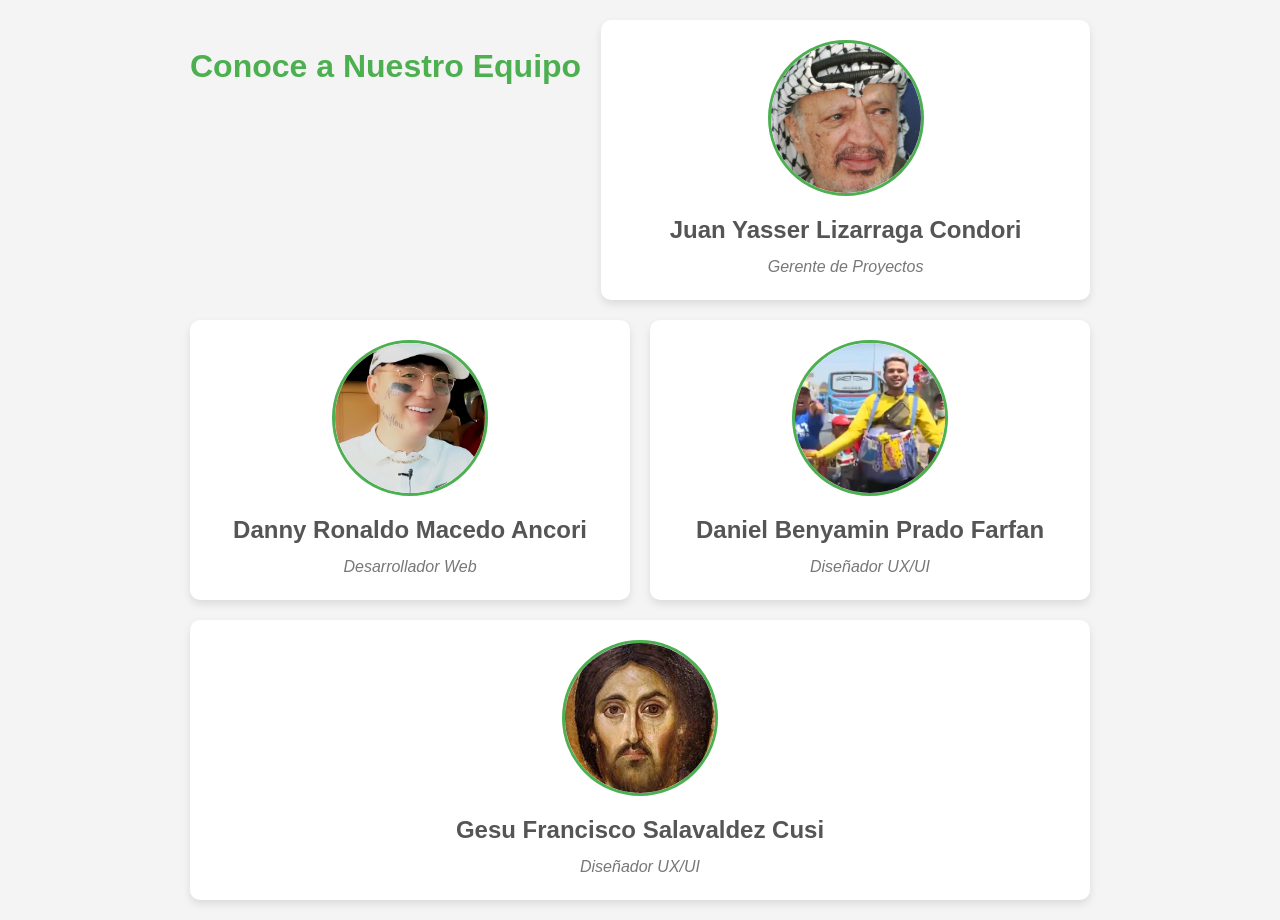
==== Index.html @ fc591694 "Mi 2do commit" ====
<!DOCTYPE html>
<html lang="en">
<head>
    <meta charset="UTF-8">
    <meta name="viewport" content="width=device-width, initial-scale=1.0">
    <title>Nuestro Equipo</title>
    <link rel="stylesheet" href="styles.css ">
</head>
<body>
    <div class="team-container">
        <h1>Conoce a Nuestro Equipo</h1>
        
        <div class="team-member">
            <img src="images/yasser.jpg" alt="Juan Yasser Lizarraga Condori">
            <h2>Juan Yasser Lizarraga Condori</h2>
            <p>Gerente de Proyectos</p>
        </div>
        
        <div class="team-member">
            <img src="images/danny.jpg" alt="Foto Danny Ronaldo Macedo Ancori">
            <h2>Danny Ronaldo Macedo Ancori</h2>
            <p>Desarrollador Web</p>
        </div>
        
        <div class="team-member">
            <img src="images/chamo.jpg" alt="Foto Daniel Benyamin Prado Farfan">
            <h2>Daniel Benyamin Prado Farfan</h2>
            <p>Diseñador UX/UI</p>
        </div>

        <div class="team-member">
            <img src="images/images.jpg" alt="Foto Gesu Francisco Salavaldez Cusi">
            <h2>Gesu Francisco Salavaldez Cusi</h2>
            <p>Diseñador UX/UI</p>
        </div>
    </div>
</body>
</html>
---- styles.css ----
body {
    font-family: Arial, sans-serif;
    background-color: #f4f4f4;
    color: #333;
    line-height: 1.6;
    margin: 0;
    padding: 20px;
}

.team-container {
    max-width: 900px;
    margin: 0 auto;
    text-align: center;
}

h1 {
    color: #4CAF50;
    margin-bottom: 40px;
}

.team-member {
    display: flex;
    flex-direction: column;
    align-items: center;
    background-color: #fff;
    padding: 20px;
    border-radius: 10px;
    box-shadow: 0 4px 8px rgba(0, 0, 0, 0.1);
    margin-bottom: 20px;
}

.team-member img {
    width: 150px;
    height: 150px;
    border-radius: 50%;
    object-fit: cover;
    margin-bottom: 15px;
    border: 3px solid #4CAF50;
}

.team-member h2 {
    margin: 0;
    font-size: 1.5em;
    color: #555;
}

.team-member p {
    margin: 5px 0 0;
    font-style: italic;
    color: #777;
}


@media (min-width: 768px) {
    .team-container {
        display: flex;
        justify-content: center;
        gap: 20px;
        flex-wrap: wrap;
    }
    .team-member {
        flex: 1 1 250px; 
        margin-bottom: 0;
    }
}

.team-member img {
    width: 150px; 
    height: 150px; 
    border-radius: 50%; 
    object-fit: cover; 
    margin-bottom: 15px;
    border: 3px solid #4CAF50;
}
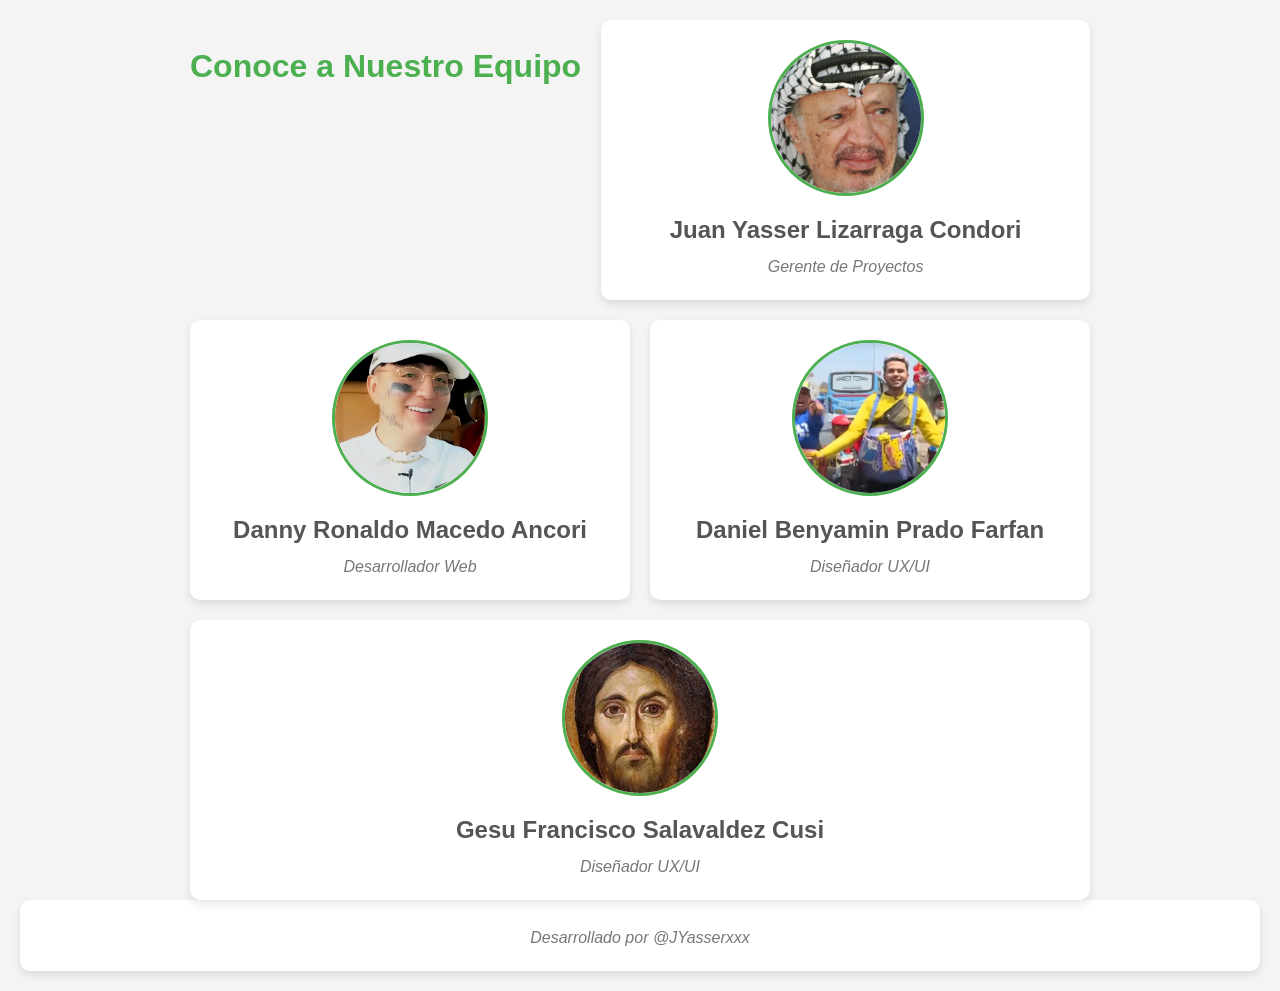
==== commit e5a51e44: "Mi 3r commit" ====
--- a/Index.html
+++ b/Index.html
@@ -34,5 +34,8 @@
             <p>Diseñador UX/UI</p>
         </div>
     </div>
+    <div class= "team-member">
+        <p>Desarrollado por @JYasserxxx</p>  
+    </div>   
 </body>
 </html>
